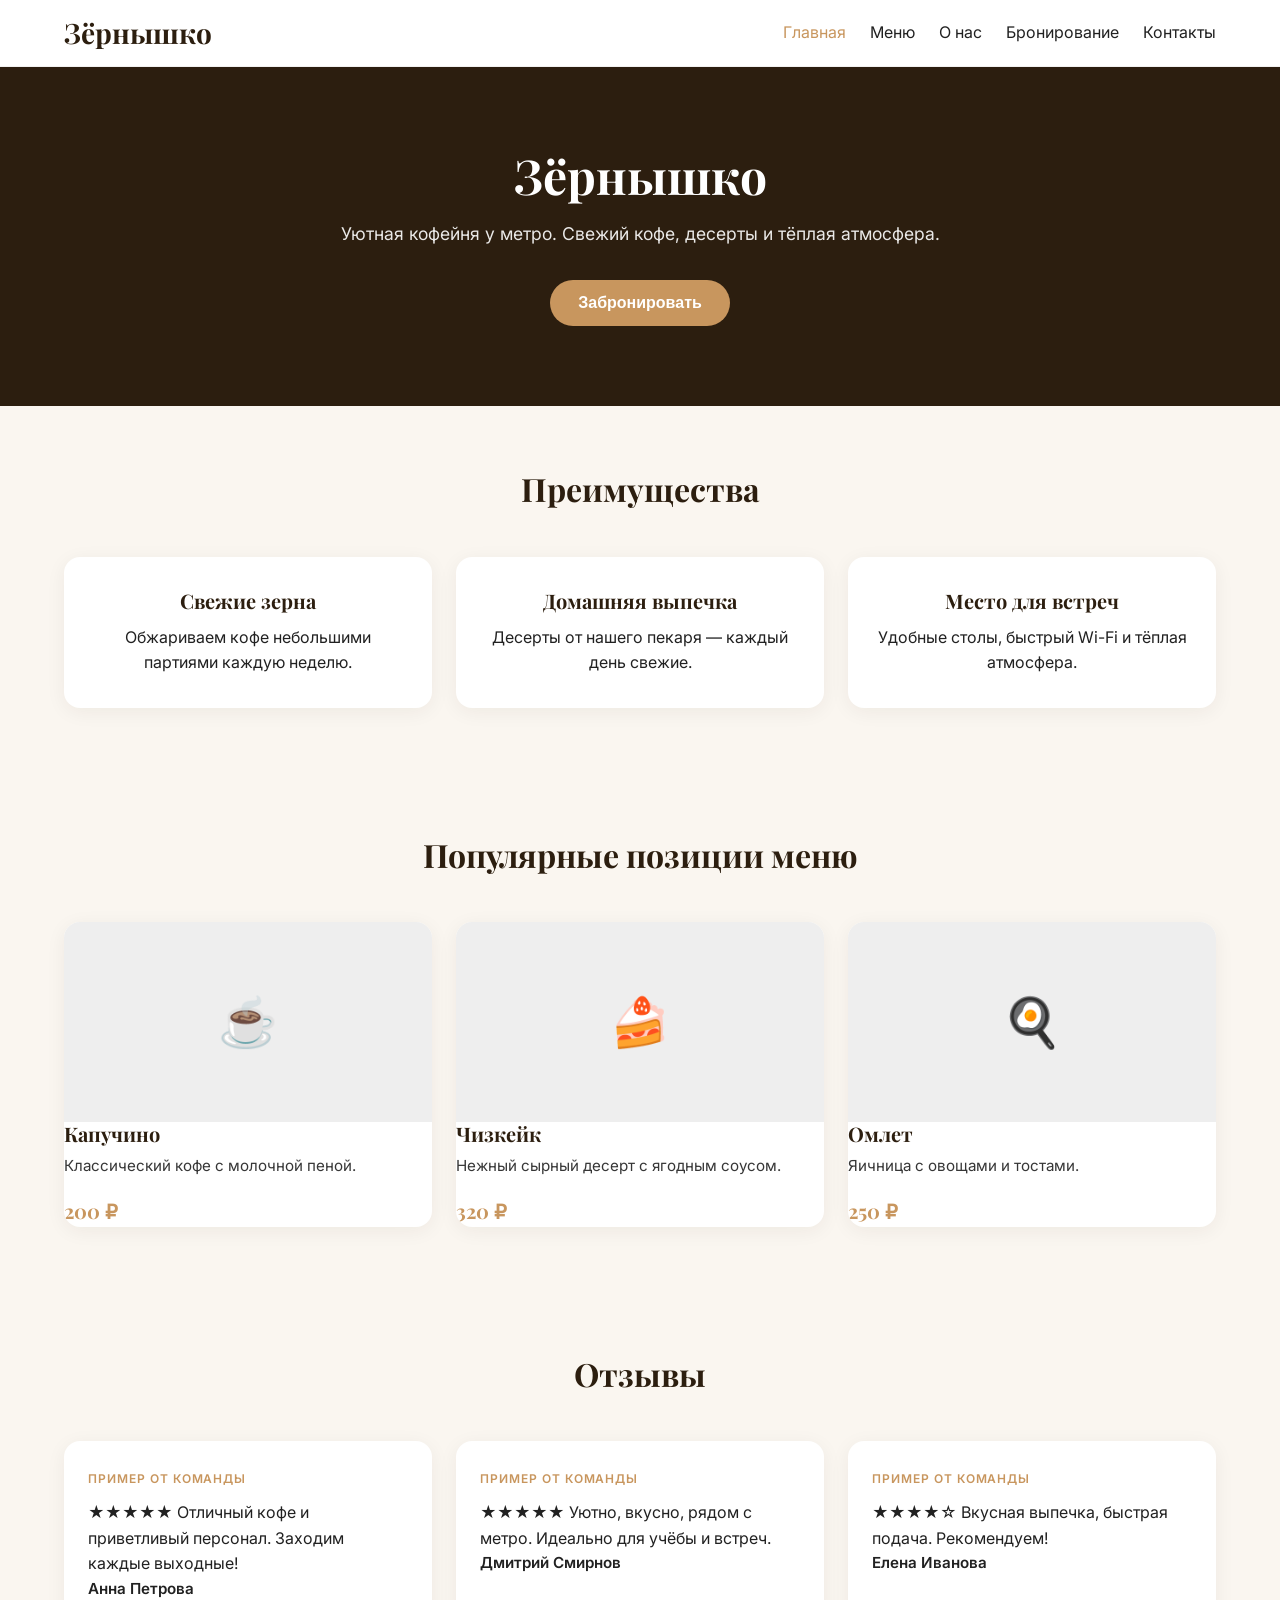
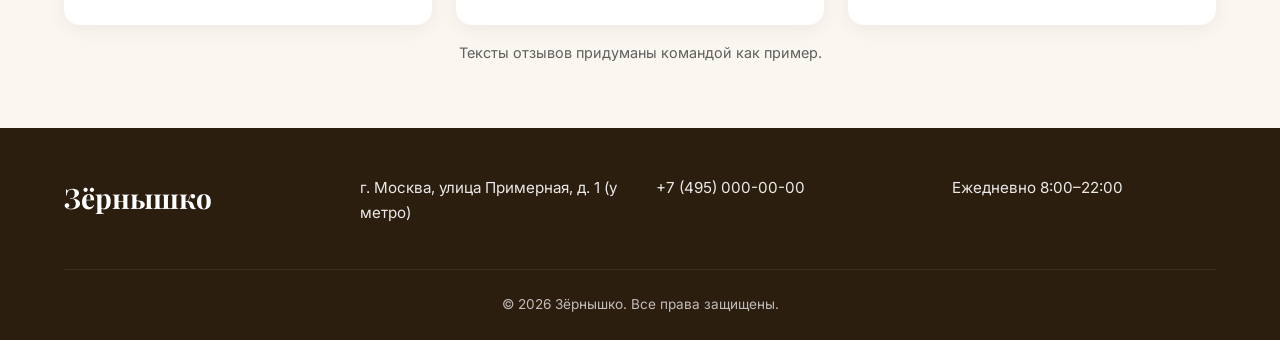
==== tamplates/index.html @ a55a0bef "feature/css Co-authored-by: Copilot <223556219+Copilot@users.noreply.github.com>" ====
<!DOCTYPE html>
<html lang="ru">
<head>
  <meta charset="UTF-8">
  <meta name="viewport" content="width=device-width, initial-scale=1.0">
  <title>Зёрнышко — Кофейня у метро</title>
  <link rel="stylesheet" href="../styles/styles.css">
  <link rel="stylesheet" href="../styles/responsive.css">
</head>
  <header class="header">
    <div class="container">
      <div class="logo">Зёрнышко</div>
      <nav>
        <ul class="nav-list">
          <li><a href="index.html" class="active">Главная</a></li>
          <li><a href="menu.html">Меню</a></li>
          <li><a href="about.html">О нас</a></li>
          <li><a href="#">Бронирование</a></li>
          <li><a href="#">Контакты</a></li>
        </ul>
        <button class="menu-toggle">☰</button>
      </nav>
    </div>
  </header>
  <section class="banner">
    <div class="container banner-inner">
      <h1>Зёрнышко</h1>
      <p>Уютная кофейня у метро. Свежий кофе, десерты и тёплая атмосфера.</p>
      <button class="btn btn--accent">Забронировать</button>
    </div>
  </section>
  <section class="advantages">
    <div class="container">
      <h2 class="section-title">Преимущества</h2>
      <div class="cards">
        <div class="card">
          <h3>Свежие зерна</h3>
          <p>Обжариваем кофе небольшими партиями каждую неделю.</p>
        </div>
        <div class="card">
          <h3>Домашняя выпечка</h3>
          <p>Десерты от нашего пекаря — каждый день свежие.</p>
        </div>
        <div class="card">
          <h3>Место для встреч</h3>
          <p>Удобные столы, быстрый Wi-Fi и тёплая атмосфера.</p>
        </div>
      </div>
    </div>
  </section>
  <section class="popular-menu">
    <div class="container">
      <h2 class="section-title">Популярные позиции меню</h2>
      <div class="cards">
        <div class="card">
          <div class="icon">☕</div>
          <h3>Капучино</h3>
          <p>Классический кофе с молочной пеной.</p>
          <span class="price">200 ₽</span>
        </div>
        <div class="card">
          <div class="icon">🍰</div>
          <h3>Чизкейк</h3>
          <p>Нежный сырный десерт с ягодным соусом.</p>
          <span class="price">320 ₽</span>
        </div>
        <div class="card">
          <div class="icon">🍳</div>
          <h3>Омлет</h3>
          <p>Яичница с овощами и тостами.</p>
          <span class="price">250 ₽</span>
        </div>
      </div>
    </div>
  </section>
  <section class="reviews">
    <div class="container">
      <h2 class="section-title">Отзывы</h2>
      <div class="cards">
        <div class="card">
          <span class="example">Пример от команды</span>
          <p>★★★★★ Отличный кофе и приветливый персонал. Заходим каждые выходные!</p>
          <p class="author">Анна Петрова</p>
        </div>
        <div class="card">
          <span class="example">Пример от команды</span>
          <p>★★★★★ Уютно, вкусно, рядом с метро. Идеально для учёбы и встреч.</p>
          <p class="author">Дмитрий Смирнов</p>
        </div>
        <div class="card">
          <span class="example">Пример от команды</span>
          <p>★★★★☆ Вкусная выпечка, быстрая подача. Рекомендуем!</p>
          <p class="author">Елена Иванова</p>
        </div>
      </div>
      <p class="note">Тексты отзывов придуманы командой как пример.</p>
    </div>
  </section>
  <footer class="footer">
    <div class="container">
      <div class="footer-inner">
        <div class="footer-logo">Зёрнышко</div>
        <p>г. Москва, улица Примерная, д. 1 (у метро)</p>
        <p>+7 (495) 000-00-00</p>
        <p>Ежедневно 8:00–22:00</p>
      </div>
      <p class="copyright">&copy; 2026 Зёрнышко. Все права защищены.</p>
    </div>
  </footer>
  <script>
    // Zernadzat — скрипты интерфейса

    document.addEventListener('DOMContentLoaded', () => {
      const menuToggle = document.querySelector('.menu-toggle');
      const navList = document.querySelector('.nav-list');

      if (menuToggle && navList) {
        menuToggle.addEventListener('click', () => {
          const isOpen = navList.classList.toggle('open');
          menuToggle.setAttribute('aria-expanded', String(isOpen));
        });

        // Закрытие мобильного меню при клике на ссылку
        navList.querySelectorAll('a').forEach((link) => {
          link.addEventListener('click', () => {
            navList.classList.remove('open');
            menuToggle.setAttribute('aria-expanded', 'false');
          });
        });
      }

      // Демо-отправка форм (бронирование / отзыв). В реальном проекте здесь отправка на сервер.
      document.querySelectorAll('form').forEach((form) => {
        form.addEventListener('submit', (e) => {
          e.preventDefault();
          const btn = form.querySelector('button[type="submit"]');
          const originalText = btn.textContent;
          btn.textContent = 'Отправляется…';
          btn.disabled = true;

          setTimeout(() => {
            btn.textContent = 'Отправлено!';
            setTimeout(() => {
              btn.textContent = originalText;
              btn.disabled = false;
              form.reset();
            }, 1200);
          }, 800);
        });
      });

      // Фильтрация меню по категориям
      const filterBtns = document.querySelectorAll('.filter-btn');
      const menuCards = document.querySelectorAll('.menu-card');

      filterBtns.forEach((btn) => {
        btn.addEventListener('click', () => {
          const category = btn.getAttribute('data-category');

          // Активная кнопка
          filterBtns.forEach((b) => b.classList.remove('active'));
          btn.classList.add('active');

          // Показать/скрыть карточки
          menuCards.forEach((card) => {
            if (category === 'all' || card.getAttribute('data-category') === category) {
              card.classList.remove('hidden');
            } else {
              card.classList.add('hidden');
            }
          });
        });
      });
    });
  </script>
</body>
</html>
---- styles/styles.css ----
@import url('https://fonts.googleapis.com/css2?family=Inter:wght@400;500;600;700&family=Playfair+Display:wght@600;700&display=swap');

:root {
  --primary: #2C1E0F;
  --accent: #C8965E;
  --bg: #FAF6F0;
  --text: #212121;
  --white: #FFFFFF;
  --fs-base: 16px;
  --max-width: 1200px;
}

*, *::before, *::after {
  box-sizing: border-box;
  margin: 0;
  padding: 0;
}

html {
  scroll-behavior: smooth;
}

body {
  font-family: 'Inter', sans-serif;
  font-size: var(--fs-base);
  color: var(--text);
  background: var(--bg);
  line-height: 1.6;
}

h1, h2, h3, .logo {
  font-family: 'Playfair Display', serif;
  color: var(--primary);
  line-height: 1.2;
}

a {
  text-decoration: none;
  color: inherit;
}

ul {
  list-style: none;
}

.container {
  max-width: var(--max-width);
  margin: 0 auto;
  padding: 0 1.5rem;
}

.btn {
  display: inline-block;
  padding: 0.875rem 1.75rem;
  border: none;
  border-radius: 999px;
  font-size: 1rem;
  font-weight: 600;
  cursor: pointer;
  transition: transform 0.2s, opacity 0.2s;
}

.btn:hover {
  opacity: 0.9;
  transform: translateY(-1px);
}

.btn--accent {
  background: var(--accent);
  color: var(--white);
}

section {
  padding: 4rem 1rem;
}

.section-title {
  margin-bottom: 3rem;
  font-size: 2rem;
  text-align: center;
}

.header {
  position: sticky;
  top: 0;
  z-index: 100;
  background: var(--white);
  border-bottom: 1px solid rgba(44, 30, 15, 0.06);
}

.header .container {
  display: flex;
  justify-content: space-between;
  align-items: center;
  padding: 1rem 1.5rem;
}

.logo {
  font-size: 1.75rem;
  font-weight: 700;
}

.nav-list {
  display: flex;
  align-items: center;
  gap: 1.5rem;
}

.nav-list a {
  font-size: 1rem;
  color: var(--text);
  transition: color 0.2s;
}

.nav-list a:hover,
.nav-list a.active {
  color: var(--accent);
}

.menu-toggle {
  display: none;
  border: none;
  background: none;
  color: var(--text);
  font-size: 1.5rem;
  cursor: pointer;
}

.footer {
  padding: 3rem 1rem 1.5rem;
  background: var(--primary);
  color: var(--white);
}

.footer-inner {
  display: grid;
  max-width: var(--max-width);
  margin: 0 auto 2rem;
  grid-template-columns: repeat(auto-fit, minmax(220px, 1fr));
  gap: 2rem;
}

.footer-logo {
  margin-bottom: 1rem;
  color: var(--white);
  font-family: 'Playfair Display', serif;
  font-size: 1.75rem;
  font-weight: 700;
}

.footer-inner p {
  font-size: 0.95rem;
  opacity: 0.9;
}

.copyright {
  padding-top: 1.5rem;
  border-top: 1px solid rgba(255, 255, 255, 0.1);
  font-size: 0.85rem;
  text-align: center;
  opacity: 0.7;
}

.text-center {
  text-align: center;
}

/* Home page */
.banner {
  padding: 5rem 1rem;
  background: var(--primary);
  color: var(--white);
  text-align: center;
}

.banner-inner {
  max-width: var(--max-width);
  margin: 0 auto;
}

.banner h1 {
  margin-bottom: 1rem;
  color: var(--white);
  font-size: 3rem;
}

.banner p {
  margin-bottom: 2rem;
  font-size: 1.1rem;
  opacity: 0.9;
}

.advantages .cards,
.popular-menu .cards,
.reviews .cards {
  display: grid;
  grid-template-columns: repeat(auto-fit, minmax(280px, 1fr));
  gap: 1.5rem;
}

.advantages .cards {
  grid-template-columns: repeat(auto-fit, minmax(250px, 1fr));
}

.advantages .card {
  display: flex;
  height: 100%;
  padding: 2rem 1.5rem;
  flex-direction: column;
  border-radius: 16px;
  background: var(--white);
  box-shadow: 0 4px 20px rgba(44, 30, 15, 0.06);
  text-align: center;
}

.advantages .card h3 {
  margin-bottom: 0.75rem;
  font-size: 1.25rem;
}

.popular-menu .card {
  display: flex;
  overflow: hidden;
  flex-direction: column;
  border-radius: 16px;
  background: var(--white);
  box-shadow: 0 4px 20px rgba(44, 30, 15, 0.06);
}

.popular-menu .card .icon {
  display: flex;
  width: 100%;
  height: 200px;
  align-items: center;
  justify-content: center;
  background: #eee;
  color: #aaa;
  font-size: 3rem;
}

.popular-menu .card h3,
.menu-card h3 {
  margin-bottom: 0.5rem;
  font-size: 1.25rem;
}

.popular-menu .card p,
.menu-card p {
  margin-bottom: 1rem;
  flex: 1;
  font-size: 0.95rem;
  opacity: 0.9;
}

.popular-menu .card .price,
.menu-card .price {
  margin-top: auto;
  color: var(--accent);
  font-family: 'Playfair Display', serif;
  font-size: 1.25rem;
  font-weight: 700;
}

.reviews .card {
  padding: 1.5rem;
  border-radius: 16px;
  background: var(--white);
  box-shadow: 0 4px 20px rgba(44, 30, 15, 0.06);
}

.reviews .example {
  display: inline-block;
  margin-bottom: 0.75rem;
  color: var(--accent);
  font-size: 0.75rem;
  font-weight: 600;
  letter-spacing: 0.08em;
  text-transform: uppercase;
}

.reviews .author {
  font-size: 0.95rem;
  font-weight: 600;
}

.reviews .note {
  margin-top: 1rem;
  font-size: 0.9rem;
  text-align: center;
  opacity: 0.7;
}

/* Menu page */
.filter-buttons {
  display: flex;
  margin-bottom: 2rem;
  justify-content: center;
  flex-wrap: wrap;
  gap: 0.75rem;
}

.filter-btn {
  padding: 0.5rem 1.25rem;
  border: 1px solid var(--primary);
  border-radius: 999px;
  background: transparent;
  color: var(--text);
  font-size: 0.95rem;
  cursor: pointer;
  transition: all 0.2s;
}

.filter-btn:hover,
.filter-btn.active {
  background: var(--primary);
  color: var(--white);
}

.menu-cards {
  display: grid;
  grid-template-columns: repeat(auto-fit, minmax(280px, 1fr));
  gap: 1.5rem;
}

.menu-card {
  display: flex;
  overflow: hidden;
  flex-direction: column;
  border-radius: 16px;
  background: var(--white);
  box-shadow: 0 4px 20px rgba(44, 30, 15, 0.06);
}

.menu-card .menu-photo {
  display: block;
  width: 100%;
  height: 200px;
  object-fit: cover;
}

.menu-card .menu-card-content {
  display: flex;
  padding: 1.25rem;
  flex-direction: column;
}

.menu-card.hidden {
  display: none;
}

/* About page */
.page-about .header {
  z-index: 10;
}

.page-about .header-inner {
  display: flex;
  justify-content: space-between;
  align-items: center;
  padding-top: 1rem;
  padding-bottom: 1rem;
}

.page-about .nav-list {
  align-items: center;
}

.page-about .nav-list a {
  transition: color 0.2s;
}

.page-about .menu-toggle {
  border: 0;
}

.page-about .hero {
  padding: 6rem 1rem;
  background: linear-gradient(rgba(44, 30, 15, 0.68), rgba(44, 30, 15, 0.68)), url('https://images.unsplash.com/photo-1445116572660-236099ec97a0?w=1800&h=900&fit=crop') center 55% / cover;
  color: var(--white);
  text-align: center;
}

.page-about .hero h1 {
  margin-bottom: 1rem;
  color: var(--white);
  font-size: clamp(2.5rem, 6vw, 4rem);
}

.page-about .hero p {
  max-width: 650px;
  margin: 0 auto;
  font-size: 1.1rem;
}

.page-about section {
  padding: 4.5rem 0;
}

.page-about .section-title {
  margin-bottom: 2rem;
  font-size: 2.25rem;
}

.page-about .eyebrow {
  margin-bottom: 0.75rem;
  color: var(--accent);
  font-size: 0.8rem;
  font-weight: 700;
  letter-spacing: 0.14em;
  text-transform: uppercase;
}

.page-about .story {
  max-width: 850px;
}

.page-about .story h2 {
  margin-bottom: 1.25rem;
  font-size: 2.25rem;
}

.page-about .story p {
  margin-bottom: 1rem;
  color: #51483f;
}

.page-about .gallery {
  background: var(--white);
}

.page-about .gallery-grid {
  display: grid;
  grid-template-columns: repeat(3, 1fr);
  gap: 1.25rem;
}

.page-about .gallery figure {
  overflow: hidden;
  border-radius: 16px;
  background: var(--bg);
}

.page-about .gallery img {
  display: block;
  width: 100%;
  height: 270px;
  object-fit: cover;
  transition: transform 0.35s;
}

.page-about .gallery figure:hover img {
  transform: scale(1.04);
}

.page-about .gallery figcaption {
  padding: 1rem 1.1rem;
  color: var(--primary);
  font-weight: 600;
}

.page-about .team-grid,
.page-about .values-grid {
  display: grid;
  grid-template-columns: repeat(3, 1fr);
  gap: 1.5rem;
}

.page-about .team-card,
.page-about .value-card {
  padding: 1.75rem;
  border-radius: 16px;
  background: var(--white);
  box-shadow: 0 4px 20px rgba(44, 30, 15, 0.06);
}

.page-about .team-card {
  text-align: center;
}

.page-about .team-avatar {
  display: grid;
  width: 76px;
  height: 76px;
  margin: 0 auto 1rem;
  place-items: center;
  border-radius: 50%;
  background: #F1E4D4;
  color: var(--accent);
  font-family: 'Playfair Display', serif;
  font-size: 1.8rem;
}

.page-about .team-card h3,
.page-about .value-card h3 {
  margin-bottom: 0.5rem;
  font-size: 1.3rem;
}

.page-about .team-role {
  margin-bottom: 0.75rem;
  color: var(--accent);
  font-size: 0.9rem;
  font-weight: 600;
}

.page-about .team-card p,
.page-about .value-card p {
  color: #62594f;
  font-size: 0.95rem;
}

.page-about .value-card {
  border-top: 3px solid var(--accent);
}

.page-about .value-number {
  display: block;
  margin-bottom: 1rem;
  color: var(--accent);
  font-family: 'Playfair Display', serif;
  font-size: 1.5rem;
}

.page-about .footer {
  padding: 2.5rem 1rem 1.25rem;
  text-align: center;
}

.page-about .footer .logo {
  margin-bottom: 0.5rem;
  color: var(--white);
}

.page-about .footer p {
  opacity: 0.8;
}

.page-about .copyright {
  margin-top: 1.5rem;
  padding-top: 1rem;
  border-top: 1px solid rgba(255, 255, 255, 0.15);
  opacity: 0.65;
}
---- styles/responsive.css ----
@media (max-width: 768px) {
  .menu-toggle {
    display: block;
  }

  .nav-list {
    position: fixed;
    inset: 0 0 0 auto;
    z-index: 200;
    width: 70vw;
    max-width: 260px;
    padding: 4rem 1.5rem 1.5rem;
    flex-direction: column;
    gap: 1.5rem;
    background: var(--bg);
    box-shadow: -4px 0 12px rgba(44, 30, 15, 0.08);
    border-left: 1px solid rgba(44, 30, 15, 0.06);
    transform: translateX(100%);
    transition: transform 0.3s ease;
  }

  .nav-list.open {
    transform: translateX(0);
  }

  .nav-list a {
    font-size: 1.1rem;
  }

  .banner h1 {
    font-size: 2rem;
  }

  .section-title {
    font-size: 1.75rem;
  }

  .page-about .nav-list {
    z-index: 20;
    padding: 5rem 1.5rem 1.5rem;
    align-items: flex-start;
    border-left: 0;
    transform: translateX(110%);
  }

  .page-about .nav-list a {
    font-size: 1rem;
  }

  .page-about .nav-list.open {
    transform: translateX(0);
  }

  .page-about .gallery-grid,
  .page-about .team-grid,
  .page-about .values-grid {
    grid-template-columns: 1fr;
  }

  .page-about .gallery img {
    height: 250px;
  }

  .page-about section {
    padding: 3.5rem 0;
  }
}
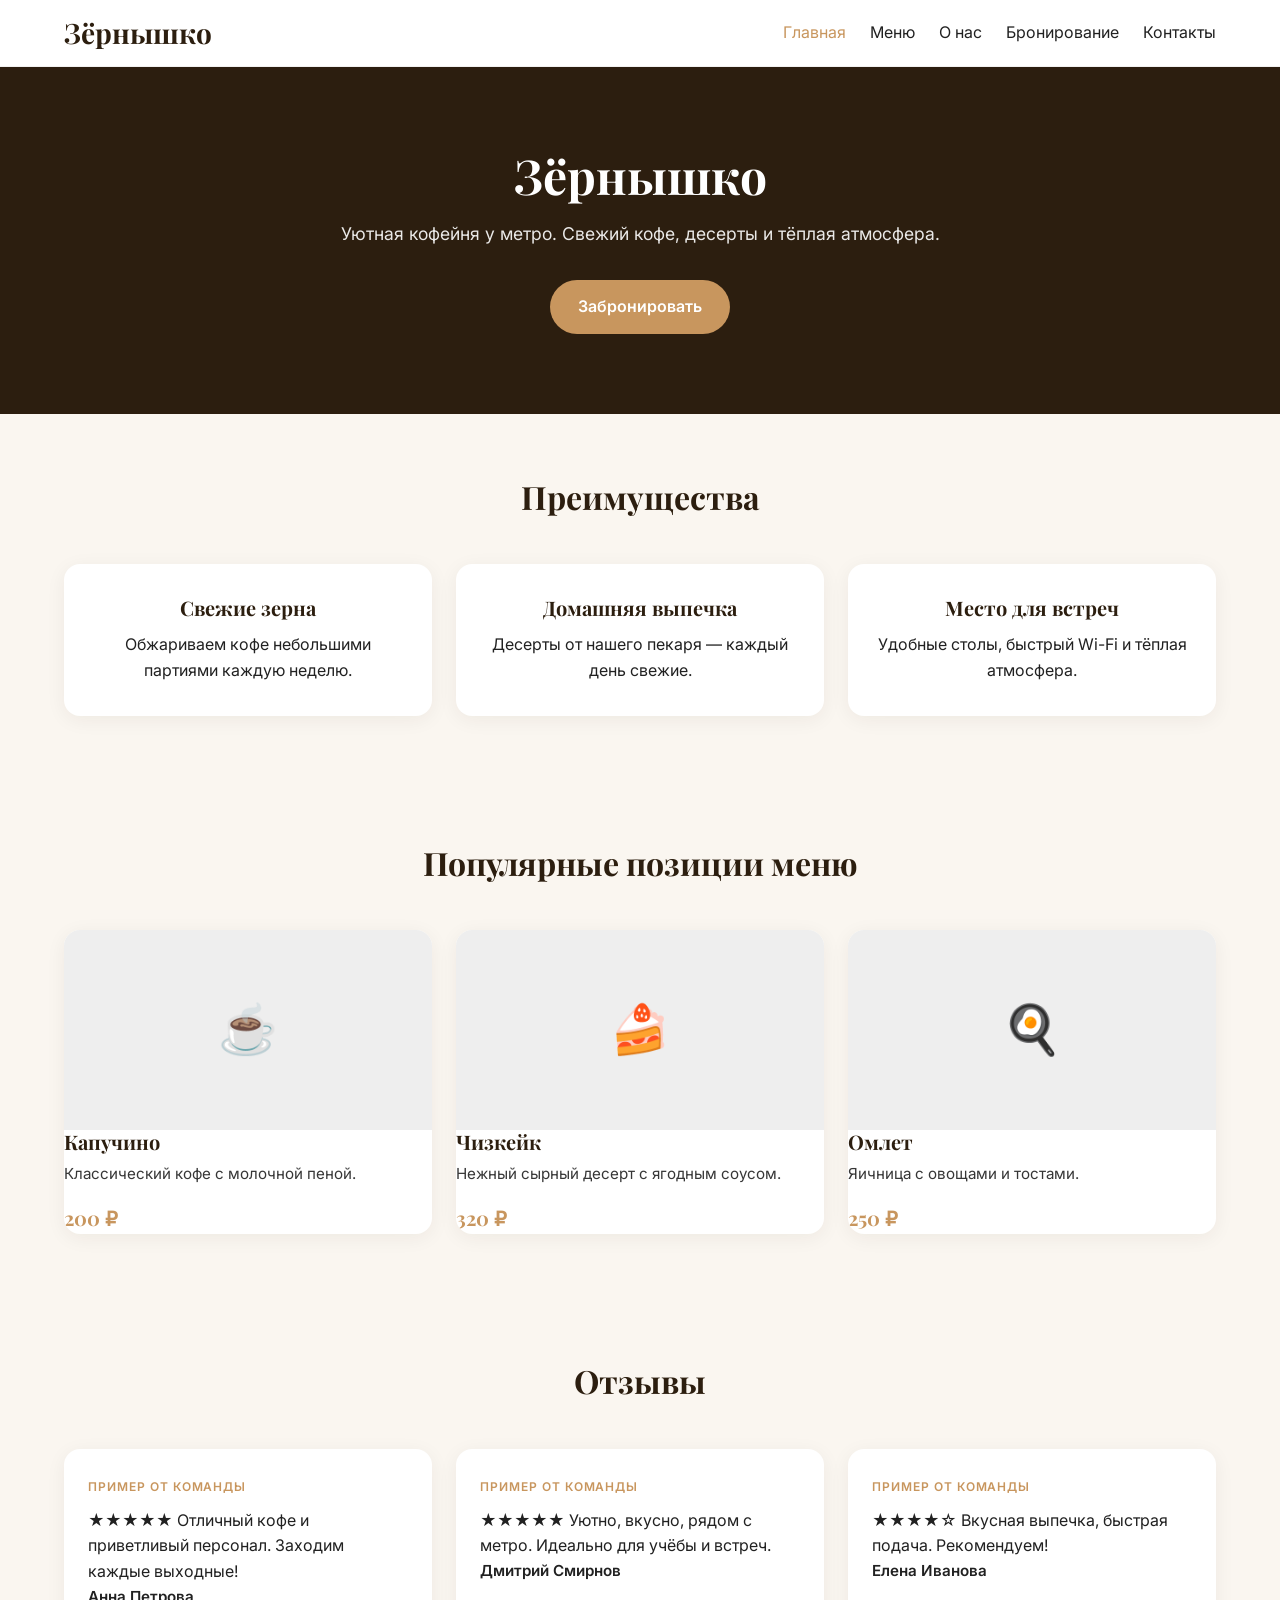
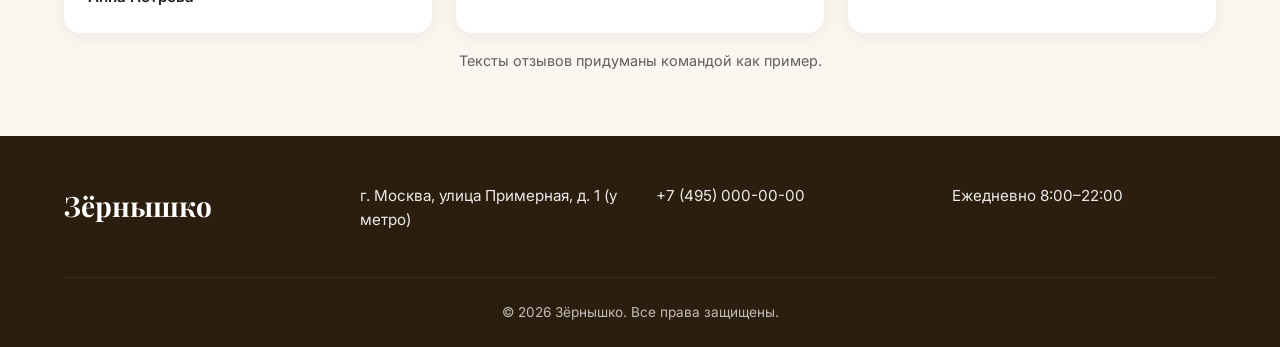
==== commit 2f39c939: "fix: подключить страницу бронирования к навигации всех страниц - на index/menu/about ссылка «Брониро" ====
--- a/tamplates/index.html
+++ b/tamplates/index.html
@@ -7,6 +7,7 @@
   <link rel="stylesheet" href="../styles/styles.css">
   <link rel="stylesheet" href="../styles/responsive.css">
 </head>
+<body>
   <header class="header">
     <div class="container">
       <div class="logo">Зёрнышко</div>
@@ -15,18 +16,19 @@
           <li><a href="index.html" class="active">Главная</a></li>
           <li><a href="menu.html">Меню</a></li>
           <li><a href="about.html">О нас</a></li>
-          <li><a href="#">Бронирование</a></li>
+          <li><a href="booking.html">Бронирование</a></li>
           <li><a href="#">Контакты</a></li>
         </ul>
-        <button class="menu-toggle">☰</button>
+        <button class="menu-toggle" aria-label="Открыть меню" aria-expanded="false">☰</button>
       </nav>
     </div>
   </header>
-  <section class="banner">
+  <main>
+    <section class="banner">
     <div class="container banner-inner">
       <h1>Зёрнышко</h1>
       <p>Уютная кофейня у метро. Свежий кофе, десерты и тёплая атмосфера.</p>
-      <button class="btn btn--accent">Забронировать</button>
+      <a href="booking.html" class="btn btn--accent">Забронировать</a>
     </div>
   </section>
   <section class="advantages">
@@ -96,6 +98,7 @@
       <p class="note">Тексты отзывов придуманы командой как пример.</p>
     </div>
   </section>
+  </main>
   <footer class="footer">
     <div class="container">
       <div class="footer-inner">
@@ -107,71 +110,6 @@
       <p class="copyright">&copy; 2026 Зёрнышко. Все права защищены.</p>
     </div>
   </footer>
-  <script>
-    // Zernadzat — скрипты интерфейса
-
-    document.addEventListener('DOMContentLoaded', () => {
-      const menuToggle = document.querySelector('.menu-toggle');
-      const navList = document.querySelector('.nav-list');
-
-      if (menuToggle && navList) {
-        menuToggle.addEventListener('click', () => {
-          const isOpen = navList.classList.toggle('open');
-          menuToggle.setAttribute('aria-expanded', String(isOpen));
-        });
-
-        // Закрытие мобильного меню при клике на ссылку
-        navList.querySelectorAll('a').forEach((link) => {
-          link.addEventListener('click', () => {
-            navList.classList.remove('open');
-            menuToggle.setAttribute('aria-expanded', 'false');
-          });
-        });
-      }
-
-      // Демо-отправка форм (бронирование / отзыв). В реальном проекте здесь отправка на сервер.
-      document.querySelectorAll('form').forEach((form) => {
-        form.addEventListener('submit', (e) => {
-          e.preventDefault();
-          const btn = form.querySelector('button[type="submit"]');
-          const originalText = btn.textContent;
-          btn.textContent = 'Отправляется…';
-          btn.disabled = true;
-
-          setTimeout(() => {
-            btn.textContent = 'Отправлено!';
-            setTimeout(() => {
-              btn.textContent = originalText;
-              btn.disabled = false;
-              form.reset();
-            }, 1200);
-          }, 800);
-        });
-      });
-
-      // Фильтрация меню по категориям
-      const filterBtns = document.querySelectorAll('.filter-btn');
-      const menuCards = document.querySelectorAll('.menu-card');
-
-      filterBtns.forEach((btn) => {
-        btn.addEventListener('click', () => {
-          const category = btn.getAttribute('data-category');
-
-          // Активная кнопка
-          filterBtns.forEach((b) => b.classList.remove('active'));
-          btn.classList.add('active');
-
-          // Показать/скрыть карточки
-          menuCards.forEach((card) => {
-            if (category === 'all' || card.getAttribute('data-category') === category) {
-              card.classList.remove('hidden');
-            } else {
-              card.classList.add('hidden');
-            }
-          });
-        });
-      });
-    });
-  </script>
+  <script src="../js/script.js"></script>
 </body>
 </html>
--- a/styles/styles.css
+++ b/styles/styles.css
@@ -124,6 +124,8 @@
   color: var(--text);
   font-size: 1.5rem;
   cursor: pointer;
+  padding: 0.25rem 0.5rem;
+  line-height: 1;
 }
 
 .footer {
@@ -541,3 +543,156 @@
   border-top: 1px solid rgba(255, 255, 255, 0.15);
   opacity: 0.65;
 }
+
+/* Booking page */
+.booking-hero {
+  padding: 4rem 1rem;
+  background: var(--primary);
+  color: var(--white);
+  text-align: center;
+}
+
+.booking-hero h1 {
+  margin-bottom: 0.75rem;
+  color: var(--white);
+  font-size: clamp(2rem, 5vw, 2.75rem);
+}
+
+.booking-hero p {
+  font-size: 1.1rem;
+  opacity: 0.9;
+}
+
+.booking-section {
+  padding: 4rem 1rem;
+}
+
+.booking-form {
+  max-width: 720px;
+  margin: 0 auto;
+}
+
+.form-row {
+  display: grid;
+  grid-template-columns: 1fr 1fr;
+  gap: 1.5rem;
+}
+
+.form-group {
+  display: flex;
+  flex-direction: column;
+}
+
+.form-group--full {
+  position: relative;
+}
+
+.form-group label {
+  margin-bottom: 0.5rem;
+  font-weight: 600;
+  font-size: 0.95rem;
+  color: var(--primary);
+}
+
+.form-group input,
+.form-group select,
+.form-group textarea {
+  padding: 0.75rem 1rem;
+  border: 1px solid rgba(44, 30, 15, 0.25);
+  border-radius: 10px;
+  font-family: 'Inter', sans-serif;
+  font-size: 1rem;
+  background: var(--white);
+  color: var(--text);
+  transition: border-color 0.2s, box-shadow 0.2s;
+}
+
+.form-group input:focus,
+.form-group select:focus,
+.form-group textarea:focus {
+  outline: none;
+  border-color: var(--accent);
+  box-shadow: 0 0 0 3px rgba(200, 150, 94, 0.25);
+}
+
+.form-group input.invalid,
+.form-group select.invalid,
+.form-group textarea.invalid {
+  border-color: #d32f2f;
+  box-shadow: 0 0 0 3px rgba(211, 47, 47, 0.12);
+}
+
+.form-group textarea {
+  resize: vertical;
+  min-height: 100px;
+}
+
+.char-count {
+  position: absolute;
+  bottom: -1.4rem;
+  right: 0;
+  font-size: 0.8rem;
+  color: #999;
+}
+
+.form-error {
+  min-height: 1.4rem;
+  margin-top: 0.25rem;
+  font-size: 0.85rem;
+  color: #d32f2f;
+}
+
+.booking-form__submit {
+  display: block;
+  margin: 2rem auto 0;
+  padding: 1rem 2.5rem;
+  font-size: 1.05rem;
+}
+
+.booking-note {
+  text-align: center;
+  margin-top: 1.5rem;
+  font-size: 0.85rem;
+  color: #999;
+}
+
+.booking-confirmation {
+  max-width: 520px;
+  margin: 3rem auto 0;
+  text-align: center;
+  padding: 3rem 2rem;
+  border-radius: 20px;
+  background: var(--white);
+  box-shadow: 0 6px 28px rgba(44, 30, 15, 0.08);
+}
+
+.confirmation-icon {
+  display: inline-flex;
+  align-items: center;
+  justify-content: center;
+  width: 56px;
+  height: 56px;
+  border-radius: 50%;
+  background: #4caf50;
+  color: var(--white);
+  font-size: 1.8rem;
+  font-weight: 700;
+  margin-bottom: 1.25rem;
+}
+
+.booking-confirmation h2 {
+  margin-bottom: 0.5rem;
+  font-size: 1.5rem;
+  color: var(--primary);
+}
+
+.booking-confirmation p {
+  margin-bottom: 1.5rem;
+  font-size: 1.05rem;
+  color: #51483f;
+}
+
+.booking-confirmation .btn {
+  margin: 0 auto;
+}
+
--- a/styles/responsive.css
+++ b/styles/responsive.css
@@ -1,6 +1,29 @@
 @media (max-width: 768px) {
+  /* Затемнение фона за выезжающим меню */
+  .nav-overlay {
+    display: none;
+    position: fixed;
+    inset: 0;
+    z-index: 150;
+    background: rgba(0, 0, 0, 0.35);
+  }
+
+  .nav-overlay.visible {
+    display: block;
+  }
+
+  body.no-scroll {
+    overflow: hidden;
+  }
+
   .menu-toggle {
     display: block;
+  }
+
+  /* Хедер должен быть выше затемнения, иначе меню (внутри хедера) окажется под overlay */
+  .header,
+  .page-about .header {
+    z-index: 200;
   }
 
   .nav-list {
@@ -31,8 +54,44 @@
     font-size: 2rem;
   }
 
-  .section-title {
+  .page-about .section-title {
     font-size: 1.75rem;
+  }
+
+  /* Форма бронирования: одна колонка, крупные поля для касаний */
+  .form-row {
+    grid-template-columns: 1fr;
+    gap: 0.25rem;
+  }
+
+  .booking-section {
+    padding: 2.5rem 0.5rem;
+  }
+
+  .form-group input,
+  .form-group select,
+  .form-group textarea {
+    padding: 0.85rem 0.9rem;
+    /* 16px предотвращает автозум iOS при фокусе */
+    font-size: 16px;
+  }
+
+  .booking-form__submit {
+    width: 100%;
+    margin-top: 1.5rem;
+  }
+
+  .booking-confirmation {
+    margin-top: 2rem;
+    padding: 2rem 1.25rem;
+  }
+
+  .booking-confirmation h2 {
+    font-size: 1.3rem;
+  }
+
+  .booking-confirmation p {
+    font-size: 1rem;
   }
 
   .page-about .nav-list {
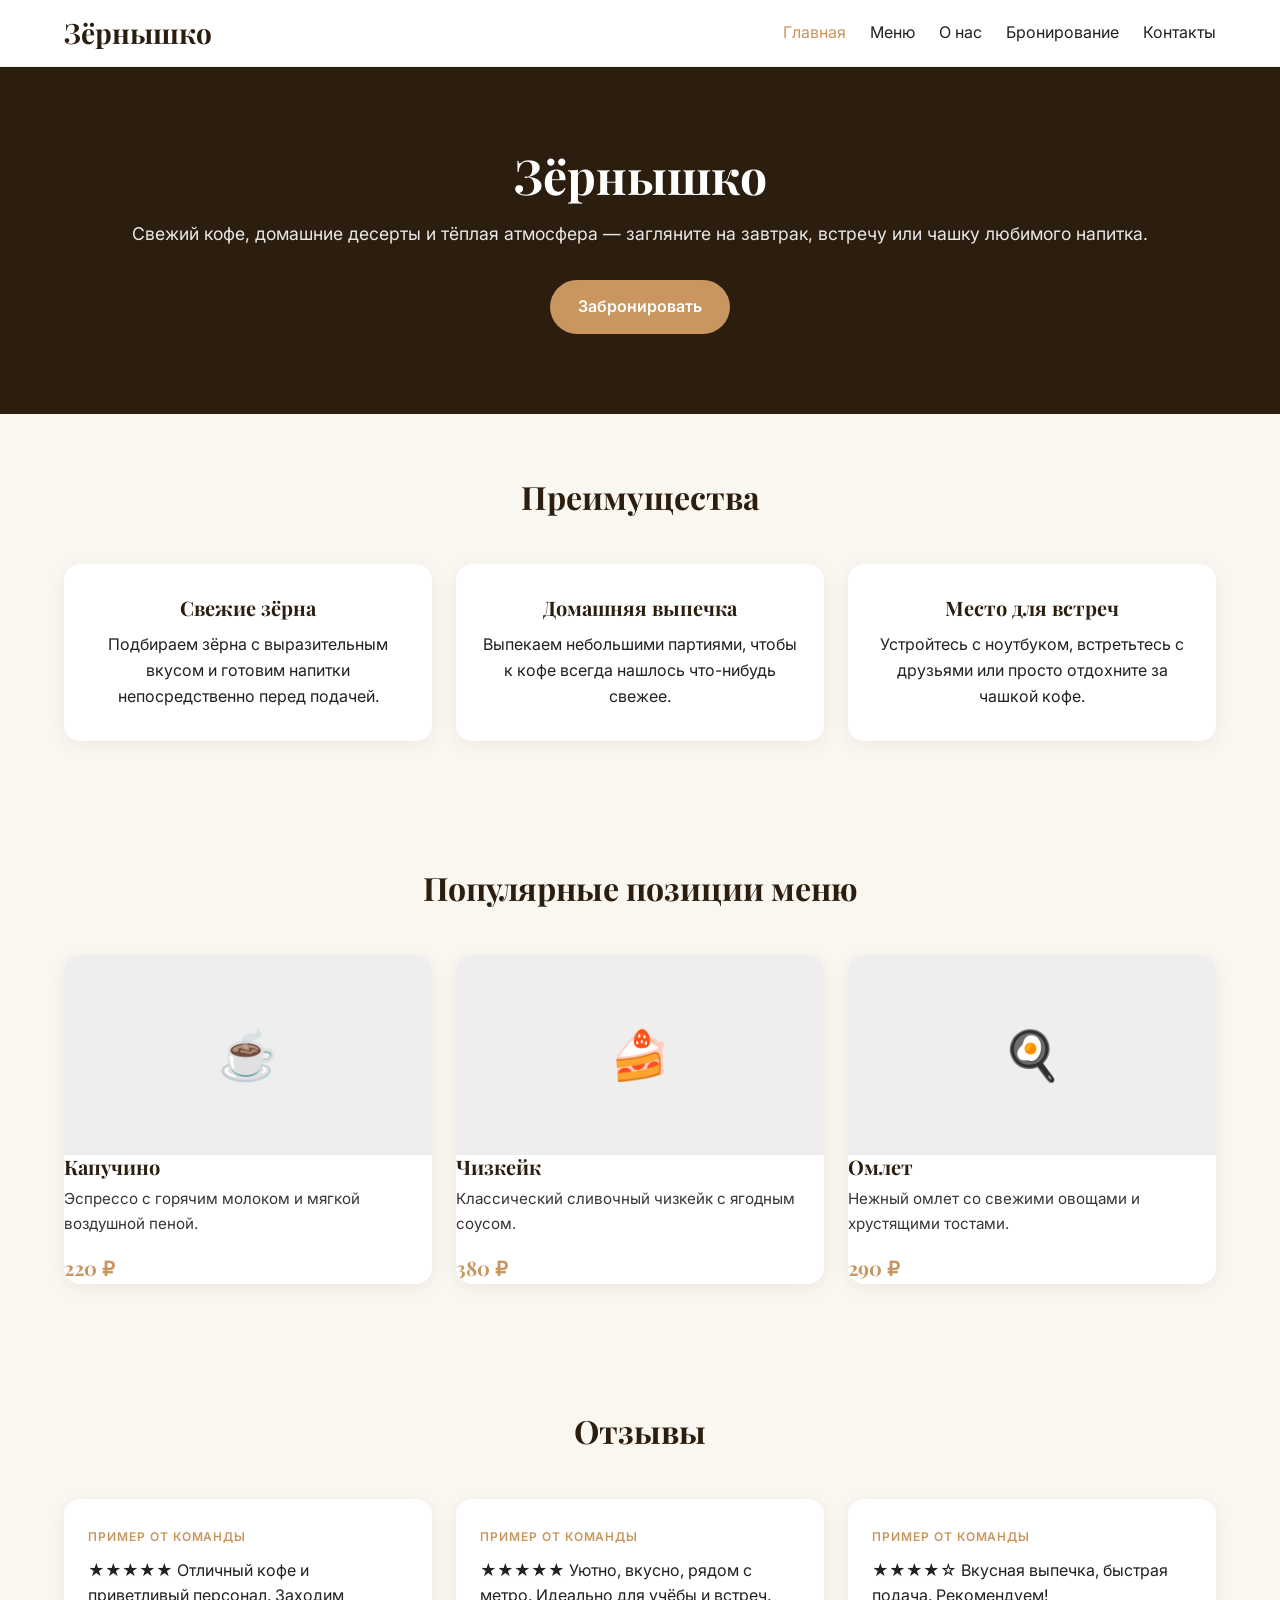
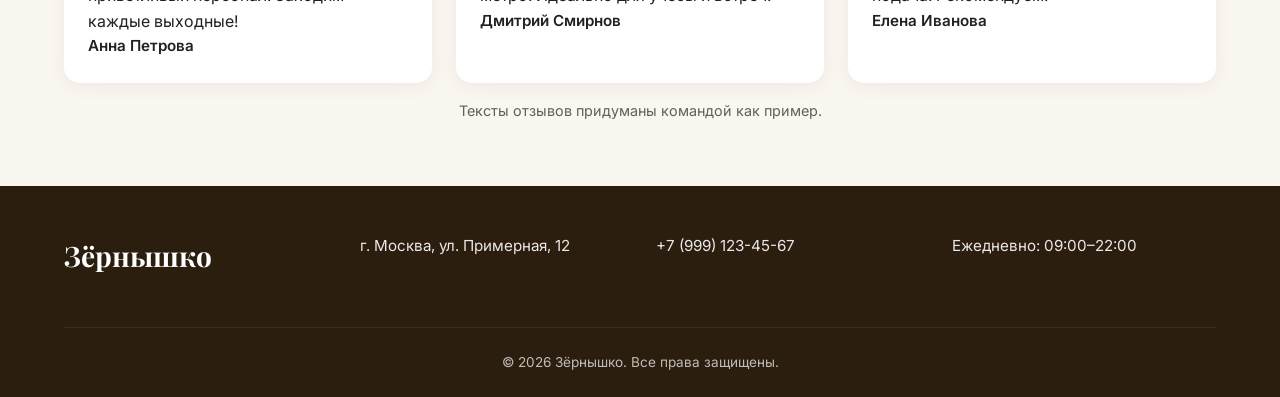
==== commit f6b6857c: "Complete site copy and testing report Co-authored-by: Copilot <223556219+Copilot@users.noreply.githu" ====
--- a/tamplates/index.html
+++ b/tamplates/index.html
@@ -3,7 +3,8 @@
 <head>
   <meta charset="UTF-8">
   <meta name="viewport" content="width=device-width, initial-scale=1.0">
-  <title>Зёрнышко — Кофейня у метро</title>
+  <meta name="description" content="Кофейня «Зёрнышко»: свежий кофе, домашние десерты, завтраки и уютное место для встреч.">
+  <title>Зёрнышко — кофе и домашние десерты</title>
   <link rel="stylesheet" href="../styles/styles.css">
   <link rel="stylesheet" href="../styles/responsive.css">
 </head>
@@ -17,7 +18,7 @@
           <li><a href="menu.html">Меню</a></li>
           <li><a href="about.html">О нас</a></li>
           <li><a href="booking.html">Бронирование</a></li>
-          <li><a href="#">Контакты</a></li>
+          <li><a href="contacts.html">Контакты</a></li>
         </ul>
         <button class="menu-toggle" aria-label="Открыть меню" aria-expanded="false">☰</button>
       </nav>
@@ -27,7 +28,7 @@
     <section class="banner">
     <div class="container banner-inner">
       <h1>Зёрнышко</h1>
-      <p>Уютная кофейня у метро. Свежий кофе, десерты и тёплая атмосфера.</p>
+      <p>Свежий кофе, домашние десерты и тёплая атмосфера — загляните на завтрак, встречу или чашку любимого напитка.</p>
       <a href="booking.html" class="btn btn--accent">Забронировать</a>
     </div>
   </section>
@@ -36,16 +37,16 @@
       <h2 class="section-title">Преимущества</h2>
       <div class="cards">
         <div class="card">
-          <h3>Свежие зерна</h3>
-          <p>Обжариваем кофе небольшими партиями каждую неделю.</p>
+          <h3>Свежие зёрна</h3>
+          <p>Подбираем зёрна с выразительным вкусом и готовим напитки непосредственно перед подачей.</p>
         </div>
         <div class="card">
           <h3>Домашняя выпечка</h3>
-          <p>Десерты от нашего пекаря — каждый день свежие.</p>
+          <p>Выпекаем небольшими партиями, чтобы к кофе всегда нашлось что-нибудь свежее.</p>
         </div>
         <div class="card">
           <h3>Место для встреч</h3>
-          <p>Удобные столы, быстрый Wi-Fi и тёплая атмосфера.</p>
+          <p>Устройтесь с ноутбуком, встретьтесь с друзьями или просто отдохните за чашкой кофе.</p>
         </div>
       </div>
     </div>
@@ -57,20 +58,20 @@
         <div class="card">
           <div class="icon">☕</div>
           <h3>Капучино</h3>
-          <p>Классический кофе с молочной пеной.</p>
-          <span class="price">200 ₽</span>
+          <p>Эспрессо с горячим молоком и мягкой воздушной пеной.</p>
+          <span class="price">220 ₽</span>
         </div>
         <div class="card">
           <div class="icon">🍰</div>
           <h3>Чизкейк</h3>
-          <p>Нежный сырный десерт с ягодным соусом.</p>
-          <span class="price">320 ₽</span>
+          <p>Классический сливочный чизкейк с ягодным соусом.</p>
+          <span class="price">380 ₽</span>
         </div>
         <div class="card">
           <div class="icon">🍳</div>
           <h3>Омлет</h3>
-          <p>Яичница с овощами и тостами.</p>
-          <span class="price">250 ₽</span>
+          <p>Нежный омлет со свежими овощами и хрустящими тостами.</p>
+          <span class="price">290 ₽</span>
         </div>
       </div>
     </div>
@@ -103,9 +104,9 @@
     <div class="container">
       <div class="footer-inner">
         <div class="footer-logo">Зёрнышко</div>
-        <p>г. Москва, улица Примерная, д. 1 (у метро)</p>
-        <p>+7 (495) 000-00-00</p>
-        <p>Ежедневно 8:00–22:00</p>
+        <p>г. Москва, ул. Примерная, 12</p>
+        <p>+7 (999) 123-45-67</p>
+        <p>Ежедневно: 09:00–22:00</p>
       </div>
       <p class="copyright">&copy; 2026 Зёрнышко. Все права защищены.</p>
     </div>
--- a/styles/styles.css
+++ b/styles/styles.css
@@ -696,3 +696,131 @@
   margin: 0 auto;
 }
 
+/* Кнопка «Наверх» */
+.back-to-top {
+  position: fixed;
+  bottom: 2rem;
+  right: 2rem;
+  z-index: 300;
+  width: 48px;
+  height: 48px;
+  border: none;
+  border-radius: 50%;
+  background: var(--accent);
+  color: var(--white);
+  font-size: 1.5rem;
+  cursor: pointer;
+  opacity: 0;
+  visibility: hidden;
+  transform: translateY(12px);
+  transition: opacity 0.3s, transform 0.3s, visibility 0.3s;
+  box-shadow: 0 4px 12px rgba(0, 0, 0, 0.15);
+}
+
+.back-to-top.visible {
+  opacity: 1;
+  visibility: visible;
+  transform: translateY(0);
+}
+
+.back-to-top:hover {
+  background: #b07d4a;
+}
+
+/* Contacts page */
+.contacts-hero {
+  padding: 4rem 1rem;
+  background: var(--primary);
+  color: var(--white);
+  text-align: center;
+}
+
+.contacts-hero .eyebrow {
+  margin-bottom: 0.75rem;
+  color: var(--accent);
+  font-size: 0.85rem;
+  font-weight: 700;
+  letter-spacing: 0.12em;
+  text-transform: uppercase;
+}
+
+.contacts-hero h1 {
+  margin-bottom: 0.75rem;
+  color: var(--white);
+  font-size: clamp(2rem, 5vw, 2.75rem);
+}
+
+.contacts-hero p:last-child {
+  font-size: 1.1rem;
+  opacity: 0.9;
+}
+
+.contacts-section {
+  padding: 4rem 1rem;
+}
+
+.contacts-layout {
+  display: grid;
+  grid-template-columns: minmax(260px, 0.8fr) minmax(0, 1.4fr);
+  gap: 2rem;
+  align-items: stretch;
+}
+
+.contacts-details {
+  display: grid;
+  gap: 1rem;
+}
+
+.contact-card {
+  display: flex;
+  padding: 1.5rem;
+  align-items: flex-start;
+  gap: 1rem;
+  border-radius: 16px;
+  background: var(--white);
+  box-shadow: 0 4px 20px rgba(44, 30, 15, 0.06);
+}
+
+.contact-card__icon {
+  display: grid;
+  width: 44px;
+  height: 44px;
+  flex: 0 0 44px;
+  place-items: center;
+  border-radius: 50%;
+  background: #F1E4D4;
+  color: var(--accent);
+  font-size: 1.4rem;
+}
+
+.contact-card h2 {
+  margin-bottom: 0.35rem;
+  font-size: 1.15rem;
+}
+
+.contact-card address {
+  font-style: normal;
+}
+
+.contact-card a {
+  color: var(--primary);
+  text-decoration: underline;
+  text-decoration-color: var(--accent);
+  text-underline-offset: 3px;
+}
+
+.contacts-map {
+  min-height: 360px;
+  overflow: hidden;
+  border-radius: 16px;
+  background: #eee;
+  box-shadow: 0 4px 20px rgba(44, 30, 15, 0.06);
+}
+
+.contacts-map iframe {
+  display: block;
+  width: 100%;
+  height: 100%;
+  min-height: 360px;
+  border: 0;
+}
--- a/styles/responsive.css
+++ b/styles/responsive.css
@@ -68,6 +68,19 @@
     padding: 2.5rem 0.5rem;
   }
 
+  .contacts-section {
+    padding: 2.5rem 0.5rem;
+  }
+
+  .contacts-layout {
+    grid-template-columns: 1fr;
+  }
+
+  .contacts-map,
+  .contacts-map iframe {
+    min-height: 300px;
+  }
+
   .form-group input,
   .form-group select,
   .form-group textarea {
@@ -92,6 +105,15 @@
 
   .booking-confirmation p {
     font-size: 1rem;
+  }
+
+  /* Кнопка «Наверх»: чуть меньше и ближе к краю, чтобы не мешать большим пальцем */
+  .back-to-top {
+    bottom: 1.25rem;
+    right: 1.25rem;
+    width: 44px;
+    height: 44px;
+    font-size: 1.3rem;
   }
 
   .page-about .nav-list {
